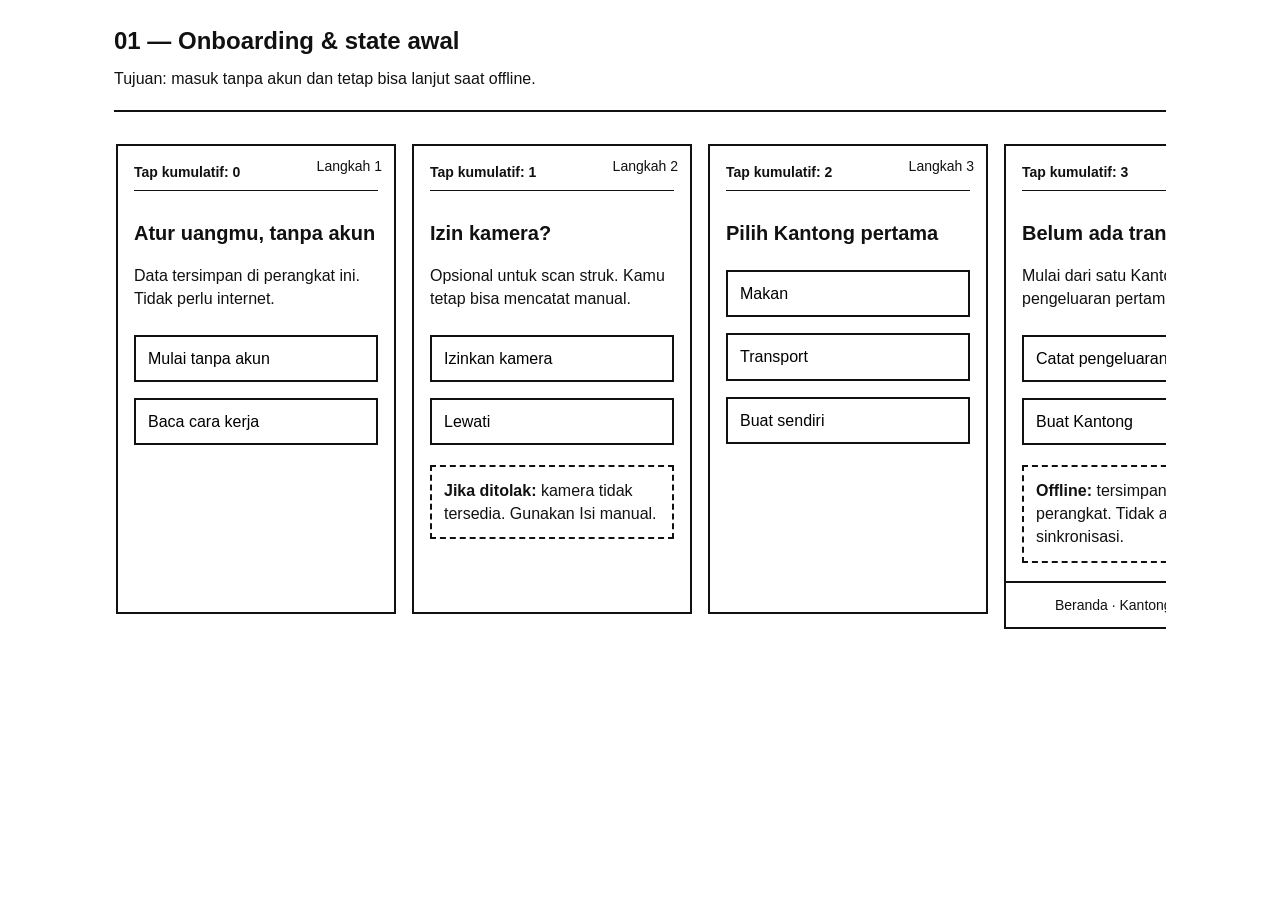
==== docs/ux/wireframes/01-onboarding.html @ 2f8f4656 "docs(ux): add low-fidelity wireframes Co-authored-by: multica-agent <github@multica.ai>" ====
<!doctype html><html lang="id"><head><meta charset="utf-8"><meta name="viewport" content="width=device-width,initial-scale=1"><title>Onboarding — Moolah</title><link rel="stylesheet" href="style.css"></head><body><main class="wrap"><div class="intro"><h1>01 — Onboarding & state awal</h1><p>Tujuan: masuk tanpa akun dan tetap bisa lanjut saat offline.</p></div><section class="flow"><article class="screen"><span class="step">Langkah 1</span><div class="meta">Tap kumulatif: 0</div><h2>Atur uangmu, tanpa akun</h2><p>Data tersimpan di perangkat ini. Tidak perlu internet.</p><button class="touch">Mulai tanpa akun</button><button class="touch">Baca cara kerja</button></article><article class="screen"><span class="step">Langkah 2</span><div class="meta">Tap kumulatif: 1</div><h2>Izin kamera?</h2><p>Opsional untuk scan struk. Kamu tetap bisa mencatat manual.</p><button class="touch">Izinkan kamera</button><button class="touch">Lewati</button><div class="state"><b>Jika ditolak:</b> kamera tidak tersedia. Gunakan Isi manual.</div></article><article class="screen"><span class="step">Langkah 3</span><div class="meta">Tap kumulatif: 2</div><h2>Pilih Kantong pertama</h2><button class="touch">Makan</button><button class="touch">Transport</button><button class="touch">Buat sendiri</button></article><article class="screen"><span class="step">State: empty</span><div class="meta">Tap kumulatif: 3</div><h2>Belum ada transaksi</h2><p>Mulai dari satu Kantong atau catat pengeluaran pertamamu.</p><button class="touch">Catat pengeluaran</button><button class="touch">Buat Kantong</button><div class="state"><b>Offline:</b> tersimpan di perangkat. Tidak ada sinkronisasi.</div><div class="nav">Beranda · Kantong · Riwayat</div></article></section></main></body></html>
---- docs/ux/wireframes/style.css ----
*{box-sizing:border-box}html{font-size:16px}body{margin:0;background:#fff;color:#111;font:16px/1.45 Arial,sans-serif}a{color:#111}.wrap{max-width:1100px;margin:auto;padding:24px}.intro{border-bottom:2px solid #111;margin-bottom:24px}.intro h1{font-size:24px;margin:0 0 8px}.intro p{margin:8px 0 20px}.flow{display:flex;gap:16px;align-items:flex-start;overflow-x:auto;padding:8px 2px 24px}.screen{flex:0 0 280px;min-height:470px;border:2px solid #111;padding:16px;position:relative}.screen h2{font-size:20px;margin:28px 0 14px}.screen h3{font-size:16px;margin:16px 0 8px}.meta{border-bottom:1px solid #111;padding-bottom:8px;font-size:14px;font-weight:bold}.step{position:absolute;right:12px;top:10px;font-size:14px}.tap{font-size:14px;border:1px dashed #555;padding:4px;margin:12px 0}.touch{min-height:44px;border:2px solid #111;background:#fff;padding:10px 12px;margin:8px 0;width:100%;font:inherit;text-align:left}.touch.center{text-align:center}.field{border:1px solid #111;min-height:48px;padding:10px;margin:8px 0}.field small{display:block;font-size:12px}.line{border-top:1px solid #111;margin:14px 0}.box{border:1px solid #111;padding:12px;margin:10px 0}.muted{color:#444}.state{border:2px dashed #111;padding:12px;margin:12px 0}.nav{border-top:2px solid #111;margin:18px -16px -16px;padding:12px 8px;display:flex;justify-content:space-around;font-size:14px}.toast{border:2px solid #111;padding:12px;margin-top:16px}.badge{display:inline-block;border:1px solid #111;padding:3px 7px;font-size:14px}.index li{margin:12px 0}.legend{font-size:14px;border-left:4px solid #111;padding-left:10px;margin:16px 0}@media(max-width:600px){.wrap{padding:16px}.screen{flex-basis:280px}}
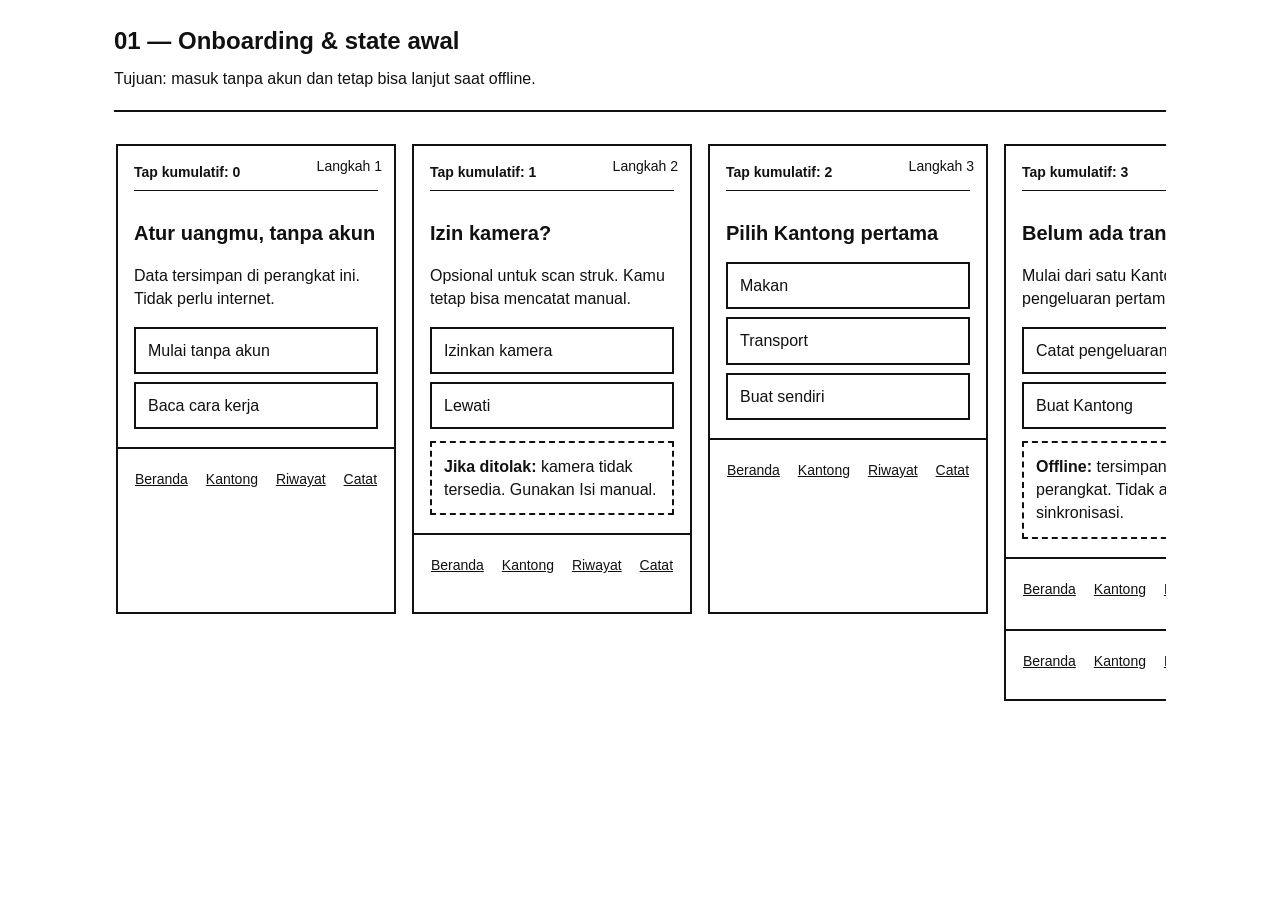
==== commit b21b6f5a: "docs(ux): link wireframe screens Co-authored-by: multica-agent <github@multica.ai>" ====
--- a/docs/ux/wireframes/01-onboarding.html
+++ b/docs/ux/wireframes/01-onboarding.html
@@ -1 +1 @@
-<!doctype html><html lang="id"><head><meta charset="utf-8"><meta name="viewport" content="width=device-width,initial-scale=1"><title>Onboarding — Moolah</title><link rel="stylesheet" href="style.css"></head><body><main class="wrap"><div class="intro"><h1>01 — Onboarding & state awal</h1><p>Tujuan: masuk tanpa akun dan tetap bisa lanjut saat offline.</p></div><section class="flow"><article class="screen"><span class="step">Langkah 1</span><div class="meta">Tap kumulatif: 0</div><h2>Atur uangmu, tanpa akun</h2><p>Data tersimpan di perangkat ini. Tidak perlu internet.</p><button class="touch">Mulai tanpa akun</button><button class="touch">Baca cara kerja</button></article><article class="screen"><span class="step">Langkah 2</span><div class="meta">Tap kumulatif: 1</div><h2>Izin kamera?</h2><p>Opsional untuk scan struk. Kamu tetap bisa mencatat manual.</p><button class="touch">Izinkan kamera</button><button class="touch">Lewati</button><div class="state"><b>Jika ditolak:</b> kamera tidak tersedia. Gunakan Isi manual.</div></article><article class="screen"><span class="step">Langkah 3</span><div class="meta">Tap kumulatif: 2</div><h2>Pilih Kantong pertama</h2><button class="touch">Makan</button><button class="touch">Transport</button><button class="touch">Buat sendiri</button></article><article class="screen"><span class="step">State: empty</span><div class="meta">Tap kumulatif: 3</div><h2>Belum ada transaksi</h2><p>Mulai dari satu Kantong atau catat pengeluaran pertamamu.</p><button class="touch">Catat pengeluaran</button><button class="touch">Buat Kantong</button><div class="state"><b>Offline:</b> tersimpan di perangkat. Tidak ada sinkronisasi.</div><div class="nav">Beranda · Kantong · Riwayat</div></article></section></main></body></html>+<!doctype html><html lang="id"><head><meta charset="utf-8"><meta name="viewport" content="width=device-width,initial-scale=1"><title>Onboarding — Moolah</title><link rel="stylesheet" href="style.css"></head><body><main class="wrap"><div class="intro"><h1>01 — Onboarding & state awal</h1><p>Tujuan: masuk tanpa akun dan tetap bisa lanjut saat offline.</p></div><section class="flow"><article class="screen"><span class="step">Langkah 1</span><div class="meta">Tap kumulatif: 0</div><h2>Atur uangmu, tanpa akun</h2><p>Data tersimpan di perangkat ini. Tidak perlu internet.</p><a class="touch" href="02-kantong.html">Mulai tanpa akun</a><a class="touch" href="02-kantong.html">Baca cara kerja</a><div class="nav"><a href="01-onboarding.html">Beranda</a><a href="02-kantong.html">Kantong</a><a href="05-sisa-kantong.html">Riwayat</a><a href="03-manual.html">Catat</a></div></article><article class="screen"><span class="step">Langkah 2</span><div class="meta">Tap kumulatif: 1</div><h2>Izin kamera?</h2><p>Opsional untuk scan struk. Kamu tetap bisa mencatat manual.</p><a class="touch" href="04-ocr.html">Izinkan kamera</a><a class="touch" href="index.html">Lewati</a><div class="state"><b>Jika ditolak:</b> kamera tidak tersedia. Gunakan Isi manual.</div><div class="nav"><a href="01-onboarding.html">Beranda</a><a href="02-kantong.html">Kantong</a><a href="05-sisa-kantong.html">Riwayat</a><a href="03-manual.html">Catat</a></div></article><article class="screen"><span class="step">Langkah 3</span><div class="meta">Tap kumulatif: 2</div><h2>Pilih Kantong pertama</h2><a class="touch" href="02-kantong.html">Makan</a><a class="touch" href="02-kantong.html">Transport</a><a class="touch" href="02-kantong.html">Buat sendiri</a><div class="nav"><a href="01-onboarding.html">Beranda</a><a href="02-kantong.html">Kantong</a><a href="05-sisa-kantong.html">Riwayat</a><a href="03-manual.html">Catat</a></div></article><article class="screen"><span class="step">State: empty</span><div class="meta">Tap kumulatif: 3</div><h2>Belum ada transaksi</h2><p>Mulai dari satu Kantong atau catat pengeluaran pertamamu.</p><a class="touch" href="03-manual.html">Catat pengeluaran</a><a class="touch" href="02-kantong.html">Buat Kantong</a><div class="state"><b>Offline:</b> tersimpan di perangkat. Tidak ada sinkronisasi.</div><div class="nav"><a href="01-onboarding.html">Beranda</a><a href="02-kantong.html">Kantong</a><a href="05-sisa-kantong.html">Riwayat</a><a href="03-manual.html">Catat</a></div><div class="nav"><a href="01-onboarding.html">Beranda</a><a href="02-kantong.html">Kantong</a><a href="05-sisa-kantong.html">Riwayat</a><a href="03-manual.html">Catat</a></div></article></section></main></body></html>
--- a/docs/ux/wireframes/style.css
+++ b/docs/ux/wireframes/style.css
@@ -1 +1,2 @@
 *{box-sizing:border-box}html{font-size:16px}body{margin:0;background:#fff;color:#111;font:16px/1.45 Arial,sans-serif}a{color:#111}.wrap{max-width:1100px;margin:auto;padding:24px}.intro{border-bottom:2px solid #111;margin-bottom:24px}.intro h1{font-size:24px;margin:0 0 8px}.intro p{margin:8px 0 20px}.flow{display:flex;gap:16px;align-items:flex-start;overflow-x:auto;padding:8px 2px 24px}.screen{flex:0 0 280px;min-height:470px;border:2px solid #111;padding:16px;position:relative}.screen h2{font-size:20px;margin:28px 0 14px}.screen h3{font-size:16px;margin:16px 0 8px}.meta{border-bottom:1px solid #111;padding-bottom:8px;font-size:14px;font-weight:bold}.step{position:absolute;right:12px;top:10px;font-size:14px}.tap{font-size:14px;border:1px dashed #555;padding:4px;margin:12px 0}.touch{min-height:44px;border:2px solid #111;background:#fff;padding:10px 12px;margin:8px 0;width:100%;font:inherit;text-align:left}.touch.center{text-align:center}.field{border:1px solid #111;min-height:48px;padding:10px;margin:8px 0}.field small{display:block;font-size:12px}.line{border-top:1px solid #111;margin:14px 0}.box{border:1px solid #111;padding:12px;margin:10px 0}.muted{color:#444}.state{border:2px dashed #111;padding:12px;margin:12px 0}.nav{border-top:2px solid #111;margin:18px -16px -16px;padding:12px 8px;display:flex;justify-content:space-around;font-size:14px}.toast{border:2px solid #111;padding:12px;margin-top:16px}.badge{display:inline-block;border:1px solid #111;padding:3px 7px;font-size:14px}.index li{margin:12px 0}.legend{font-size:14px;border-left:4px solid #111;padding-left:10px;margin:16px 0}@media(max-width:600px){.wrap{padding:16px}.screen{flex-basis:280px}}
+.touch{display:block;text-decoration:none}.nav a{color:#111;text-decoration:underline;padding:8px 4px;min-height:44px;display:inline-block}.balance{font-size:32px;font-weight:bold;line-height:1.15;margin:18px 0 24px}
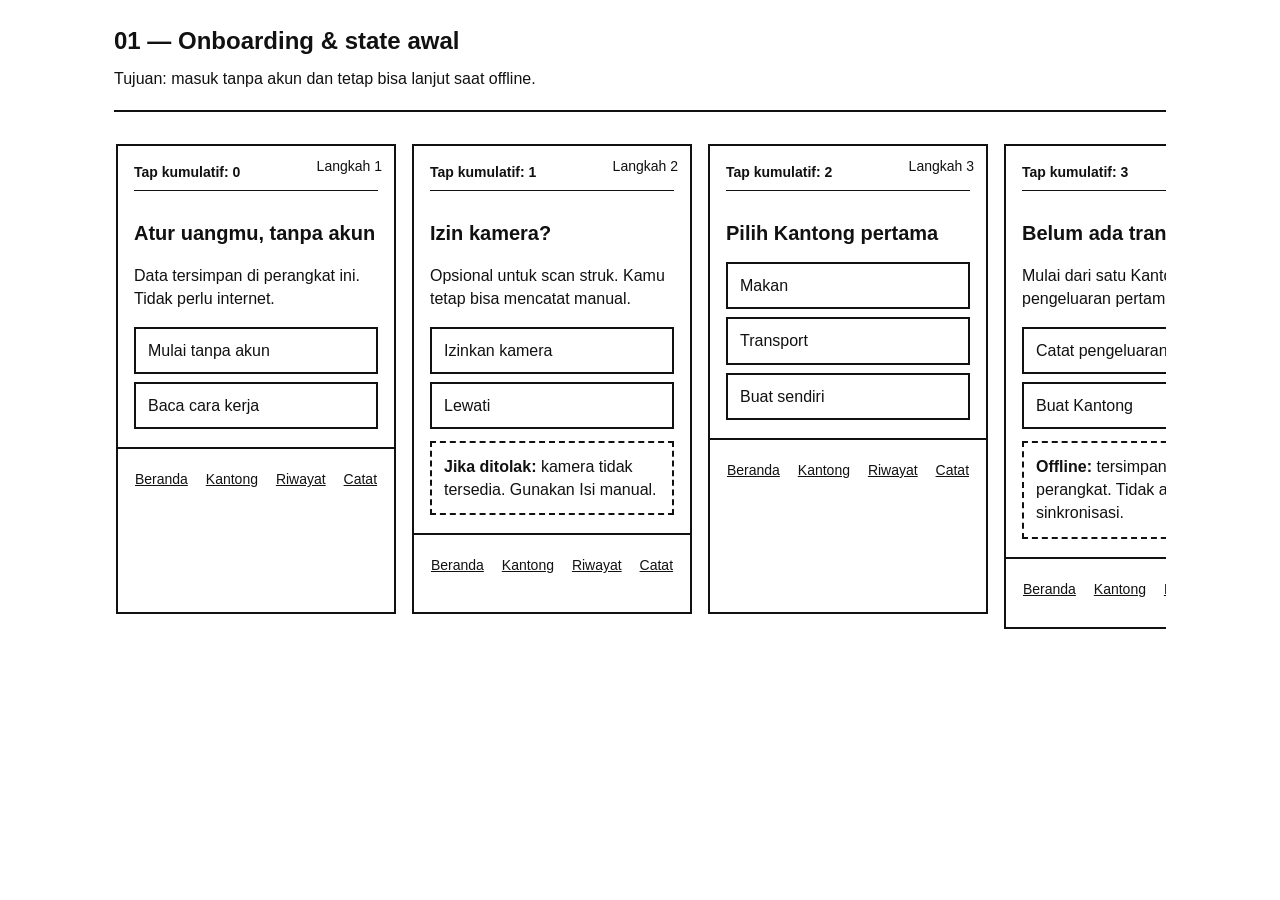
==== commit 4c9bd8a5: "fix(ux): make wireframe flows executable Co-authored-by: multica-agent <github@multica.ai>" ====
--- a/docs/ux/wireframes/01-onboarding.html
+++ b/docs/ux/wireframes/01-onboarding.html
@@ -1 +1 @@
-<!doctype html><html lang="id"><head><meta charset="utf-8"><meta name="viewport" content="width=device-width,initial-scale=1"><title>Onboarding — Moolah</title><link rel="stylesheet" href="style.css"></head><body><main class="wrap"><div class="intro"><h1>01 — Onboarding & state awal</h1><p>Tujuan: masuk tanpa akun dan tetap bisa lanjut saat offline.</p></div><section class="flow"><article class="screen"><span class="step">Langkah 1</span><div class="meta">Tap kumulatif: 0</div><h2>Atur uangmu, tanpa akun</h2><p>Data tersimpan di perangkat ini. Tidak perlu internet.</p><a class="touch" href="02-kantong.html">Mulai tanpa akun</a><a class="touch" href="02-kantong.html">Baca cara kerja</a><div class="nav"><a href="01-onboarding.html">Beranda</a><a href="02-kantong.html">Kantong</a><a href="05-sisa-kantong.html">Riwayat</a><a href="03-manual.html">Catat</a></div></article><article class="screen"><span class="step">Langkah 2</span><div class="meta">Tap kumulatif: 1</div><h2>Izin kamera?</h2><p>Opsional untuk scan struk. Kamu tetap bisa mencatat manual.</p><a class="touch" href="04-ocr.html">Izinkan kamera</a><a class="touch" href="index.html">Lewati</a><div class="state"><b>Jika ditolak:</b> kamera tidak tersedia. Gunakan Isi manual.</div><div class="nav"><a href="01-onboarding.html">Beranda</a><a href="02-kantong.html">Kantong</a><a href="05-sisa-kantong.html">Riwayat</a><a href="03-manual.html">Catat</a></div></article><article class="screen"><span class="step">Langkah 3</span><div class="meta">Tap kumulatif: 2</div><h2>Pilih Kantong pertama</h2><a class="touch" href="02-kantong.html">Makan</a><a class="touch" href="02-kantong.html">Transport</a><a class="touch" href="02-kantong.html">Buat sendiri</a><div class="nav"><a href="01-onboarding.html">Beranda</a><a href="02-kantong.html">Kantong</a><a href="05-sisa-kantong.html">Riwayat</a><a href="03-manual.html">Catat</a></div></article><article class="screen"><span class="step">State: empty</span><div class="meta">Tap kumulatif: 3</div><h2>Belum ada transaksi</h2><p>Mulai dari satu Kantong atau catat pengeluaran pertamamu.</p><a class="touch" href="03-manual.html">Catat pengeluaran</a><a class="touch" href="02-kantong.html">Buat Kantong</a><div class="state"><b>Offline:</b> tersimpan di perangkat. Tidak ada sinkronisasi.</div><div class="nav"><a href="01-onboarding.html">Beranda</a><a href="02-kantong.html">Kantong</a><a href="05-sisa-kantong.html">Riwayat</a><a href="03-manual.html">Catat</a></div><div class="nav"><a href="01-onboarding.html">Beranda</a><a href="02-kantong.html">Kantong</a><a href="05-sisa-kantong.html">Riwayat</a><a href="03-manual.html">Catat</a></div></article></section></main></body></html>+<!doctype html><html lang="id"><head><meta charset="utf-8"><meta name="viewport" content="width=device-width,initial-scale=1"><title>Onboarding — Moolah</title><link rel="stylesheet" href="style.css"></head><body><main class="wrap"><div class="intro"><h1>01 — Onboarding & state awal</h1><p>Tujuan: masuk tanpa akun dan tetap bisa lanjut saat offline.</p></div><section class="flow"><article class="screen" id="layar-1"><span class="step">Langkah 1</span><div class="meta">Tap kumulatif: 0</div><h2>Atur uangmu, tanpa akun</h2><p>Data tersimpan di perangkat ini. Tidak perlu internet.</p><a class="touch" href="02-kantong.html">Mulai tanpa akun</a><a class="touch" href="02-kantong.html">Baca cara kerja</a><div class="nav"><a href="05-sisa-kantong.html#beranda">Beranda</a><a href="02-kantong.html#layar-1">Kantong</a><a href="05-sisa-kantong.html#riwayat">Riwayat</a><a href="03-manual.html#layar-1">Catat</a></div></article><article class="screen" id="layar-2"><span class="step">Langkah 2</span><div class="meta">Tap kumulatif: 1</div><h2>Izin kamera?</h2><p>Opsional untuk scan struk. Kamu tetap bisa mencatat manual.</p><a class="touch" href="04-ocr.html">Izinkan kamera</a><a class="touch" href="index.html">Lewati</a><div class="state"><b>Jika ditolak:</b> kamera tidak tersedia. Gunakan Isi manual.</div><div class="nav"><a href="05-sisa-kantong.html#beranda">Beranda</a><a href="02-kantong.html#layar-1">Kantong</a><a href="05-sisa-kantong.html#riwayat">Riwayat</a><a href="03-manual.html#layar-1">Catat</a></div></article><article class="screen" id="layar-3"><span class="step">Langkah 3</span><div class="meta">Tap kumulatif: 2</div><h2>Pilih Kantong pertama</h2><a class="touch" href="02-kantong.html">Makan</a><a class="touch" href="02-kantong.html">Transport</a><a class="touch" href="02-kantong.html">Buat sendiri</a><div class="nav"><a href="05-sisa-kantong.html#beranda">Beranda</a><a href="02-kantong.html#layar-1">Kantong</a><a href="05-sisa-kantong.html#riwayat">Riwayat</a><a href="03-manual.html#layar-1">Catat</a></div></article><article class="screen" id="layar-4"><span class="step">State: empty</span><div class="meta">Tap kumulatif: 3</div><h2>Belum ada transaksi</h2><p>Mulai dari satu Kantong atau catat pengeluaran pertamamu.</p><a class="touch" href="03-manual.html">Catat pengeluaran</a><a class="touch" href="02-kantong.html">Buat Kantong</a><div class="state"><b>Offline:</b> tersimpan di perangkat. Tidak ada sinkronisasi.</div><div class="nav"><a href="05-sisa-kantong.html#beranda">Beranda</a><a href="02-kantong.html#layar-1">Kantong</a><a href="05-sisa-kantong.html#riwayat">Riwayat</a><a href="03-manual.html#layar-1">Catat</a></div></article></section></main></body></html>
--- a/docs/ux/wireframes/style.css
+++ b/docs/ux/wireframes/style.css
@@ -1,2 +1,3 @@
 *{box-sizing:border-box}html{font-size:16px}body{margin:0;background:#fff;color:#111;font:16px/1.45 Arial,sans-serif}a{color:#111}.wrap{max-width:1100px;margin:auto;padding:24px}.intro{border-bottom:2px solid #111;margin-bottom:24px}.intro h1{font-size:24px;margin:0 0 8px}.intro p{margin:8px 0 20px}.flow{display:flex;gap:16px;align-items:flex-start;overflow-x:auto;padding:8px 2px 24px}.screen{flex:0 0 280px;min-height:470px;border:2px solid #111;padding:16px;position:relative}.screen h2{font-size:20px;margin:28px 0 14px}.screen h3{font-size:16px;margin:16px 0 8px}.meta{border-bottom:1px solid #111;padding-bottom:8px;font-size:14px;font-weight:bold}.step{position:absolute;right:12px;top:10px;font-size:14px}.tap{font-size:14px;border:1px dashed #555;padding:4px;margin:12px 0}.touch{min-height:44px;border:2px solid #111;background:#fff;padding:10px 12px;margin:8px 0;width:100%;font:inherit;text-align:left}.touch.center{text-align:center}.field{border:1px solid #111;min-height:48px;padding:10px;margin:8px 0}.field small{display:block;font-size:12px}.line{border-top:1px solid #111;margin:14px 0}.box{border:1px solid #111;padding:12px;margin:10px 0}.muted{color:#444}.state{border:2px dashed #111;padding:12px;margin:12px 0}.nav{border-top:2px solid #111;margin:18px -16px -16px;padding:12px 8px;display:flex;justify-content:space-around;font-size:14px}.toast{border:2px solid #111;padding:12px;margin-top:16px}.badge{display:inline-block;border:1px solid #111;padding:3px 7px;font-size:14px}.index li{margin:12px 0}.legend{font-size:14px;border-left:4px solid #111;padding-left:10px;margin:16px 0}@media(max-width:600px){.wrap{padding:16px}.screen{flex-basis:280px}}
 .touch{display:block;text-decoration:none}.nav a{color:#111;text-decoration:underline;padding:8px 4px;min-height:44px;display:inline-block}.balance{font-size:32px;font-weight:bold;line-height:1.15;margin:18px 0 24px}
+.screen:target{outline:3px solid #111;outline-offset:4px}.balance{font-size:32px;font-weight:bold;line-height:1.15;margin:18px 0 24px}
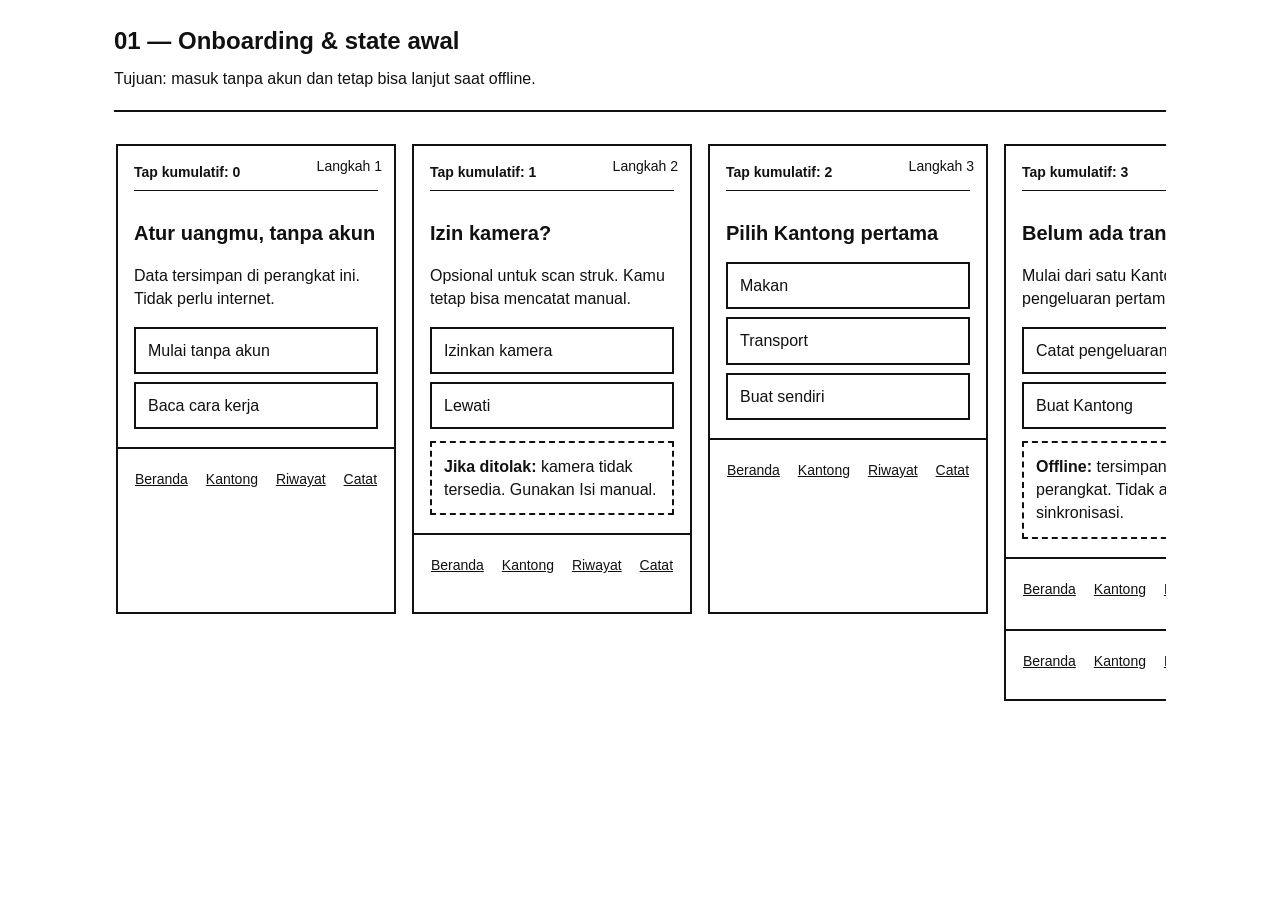
==== commit 0675c0e9: "Merge commit '3c64b82' into agent/morgan/ux-phase1-2" ====
--- a/docs/ux/wireframes/01-onboarding.html
+++ b/docs/ux/wireframes/01-onboarding.html
@@ -1 +1 @@
-<!doctype html><html lang="id"><head><meta charset="utf-8"><meta name="viewport" content="width=device-width,initial-scale=1"><title>Onboarding — Moolah</title><link rel="stylesheet" href="style.css"></head><body><main class="wrap"><div class="intro"><h1>01 — Onboarding & state awal</h1><p>Tujuan: masuk tanpa akun dan tetap bisa lanjut saat offline.</p></div><section class="flow"><article class="screen" id="layar-1"><span class="step">Langkah 1</span><div class="meta">Tap kumulatif: 0</div><h2>Atur uangmu, tanpa akun</h2><p>Data tersimpan di perangkat ini. Tidak perlu internet.</p><a class="touch" href="02-kantong.html">Mulai tanpa akun</a><a class="touch" href="02-kantong.html">Baca cara kerja</a><div class="nav"><a href="05-sisa-kantong.html#beranda">Beranda</a><a href="02-kantong.html#layar-1">Kantong</a><a href="05-sisa-kantong.html#riwayat">Riwayat</a><a href="03-manual.html#layar-1">Catat</a></div></article><article class="screen" id="layar-2"><span class="step">Langkah 2</span><div class="meta">Tap kumulatif: 1</div><h2>Izin kamera?</h2><p>Opsional untuk scan struk. Kamu tetap bisa mencatat manual.</p><a class="touch" href="04-ocr.html">Izinkan kamera</a><a class="touch" href="index.html">Lewati</a><div class="state"><b>Jika ditolak:</b> kamera tidak tersedia. Gunakan Isi manual.</div><div class="nav"><a href="05-sisa-kantong.html#beranda">Beranda</a><a href="02-kantong.html#layar-1">Kantong</a><a href="05-sisa-kantong.html#riwayat">Riwayat</a><a href="03-manual.html#layar-1">Catat</a></div></article><article class="screen" id="layar-3"><span class="step">Langkah 3</span><div class="meta">Tap kumulatif: 2</div><h2>Pilih Kantong pertama</h2><a class="touch" href="02-kantong.html">Makan</a><a class="touch" href="02-kantong.html">Transport</a><a class="touch" href="02-kantong.html">Buat sendiri</a><div class="nav"><a href="05-sisa-kantong.html#beranda">Beranda</a><a href="02-kantong.html#layar-1">Kantong</a><a href="05-sisa-kantong.html#riwayat">Riwayat</a><a href="03-manual.html#layar-1">Catat</a></div></article><article class="screen" id="layar-4"><span class="step">State: empty</span><div class="meta">Tap kumulatif: 3</div><h2>Belum ada transaksi</h2><p>Mulai dari satu Kantong atau catat pengeluaran pertamamu.</p><a class="touch" href="03-manual.html">Catat pengeluaran</a><a class="touch" href="02-kantong.html">Buat Kantong</a><div class="state"><b>Offline:</b> tersimpan di perangkat. Tidak ada sinkronisasi.</div><div class="nav"><a href="05-sisa-kantong.html#beranda">Beranda</a><a href="02-kantong.html#layar-1">Kantong</a><a href="05-sisa-kantong.html#riwayat">Riwayat</a><a href="03-manual.html#layar-1">Catat</a></div></article></section></main></body></html>+<!doctype html><html lang="id"><head><meta charset="utf-8"><meta name="viewport" content="width=device-width,initial-scale=1"><title>Onboarding — Moolah</title><link rel="stylesheet" href="style.css"></head><body><main class="wrap"><div class="intro"><h1>01 — Onboarding & state awal</h1><p>Tujuan: masuk tanpa akun dan tetap bisa lanjut saat offline.</p></div><section class="flow"><article class="screen"><span class="step">Langkah 1</span><div class="meta">Tap kumulatif: 0</div><h2>Atur uangmu, tanpa akun</h2><p>Data tersimpan di perangkat ini. Tidak perlu internet.</p><a class="touch" href="02-kantong.html">Mulai tanpa akun</a><a class="touch" href="02-kantong.html">Baca cara kerja</a><div class="nav"><a href="01-onboarding.html">Beranda</a><a href="02-kantong.html">Kantong</a><a href="05-sisa-kantong.html">Riwayat</a><a href="03-manual.html">Catat</a></div></article><article class="screen"><span class="step">Langkah 2</span><div class="meta">Tap kumulatif: 1</div><h2>Izin kamera?</h2><p>Opsional untuk scan struk. Kamu tetap bisa mencatat manual.</p><a class="touch" href="04-ocr.html">Izinkan kamera</a><a class="touch" href="index.html">Lewati</a><div class="state"><b>Jika ditolak:</b> kamera tidak tersedia. Gunakan Isi manual.</div><div class="nav"><a href="01-onboarding.html">Beranda</a><a href="02-kantong.html">Kantong</a><a href="05-sisa-kantong.html">Riwayat</a><a href="03-manual.html">Catat</a></div></article><article class="screen"><span class="step">Langkah 3</span><div class="meta">Tap kumulatif: 2</div><h2>Pilih Kantong pertama</h2><a class="touch" href="02-kantong.html">Makan</a><a class="touch" href="02-kantong.html">Transport</a><a class="touch" href="02-kantong.html">Buat sendiri</a><div class="nav"><a href="01-onboarding.html">Beranda</a><a href="02-kantong.html">Kantong</a><a href="05-sisa-kantong.html">Riwayat</a><a href="03-manual.html">Catat</a></div></article><article class="screen"><span class="step">State: empty</span><div class="meta">Tap kumulatif: 3</div><h2>Belum ada transaksi</h2><p>Mulai dari satu Kantong atau catat pengeluaran pertamamu.</p><a class="touch" href="03-manual.html">Catat pengeluaran</a><a class="touch" href="02-kantong.html">Buat Kantong</a><div class="state"><b>Offline:</b> tersimpan di perangkat. Tidak ada sinkronisasi.</div><div class="nav"><a href="01-onboarding.html">Beranda</a><a href="02-kantong.html">Kantong</a><a href="05-sisa-kantong.html">Riwayat</a><a href="03-manual.html">Catat</a></div><div class="nav"><a href="01-onboarding.html">Beranda</a><a href="02-kantong.html">Kantong</a><a href="05-sisa-kantong.html">Riwayat</a><a href="03-manual.html">Catat</a></div></article></section></main></body></html>
--- a/docs/ux/wireframes/style.css
+++ b/docs/ux/wireframes/style.css
@@ -1,3 +1,2 @@
 *{box-sizing:border-box}html{font-size:16px}body{margin:0;background:#fff;color:#111;font:16px/1.45 Arial,sans-serif}a{color:#111}.wrap{max-width:1100px;margin:auto;padding:24px}.intro{border-bottom:2px solid #111;margin-bottom:24px}.intro h1{font-size:24px;margin:0 0 8px}.intro p{margin:8px 0 20px}.flow{display:flex;gap:16px;align-items:flex-start;overflow-x:auto;padding:8px 2px 24px}.screen{flex:0 0 280px;min-height:470px;border:2px solid #111;padding:16px;position:relative}.screen h2{font-size:20px;margin:28px 0 14px}.screen h3{font-size:16px;margin:16px 0 8px}.meta{border-bottom:1px solid #111;padding-bottom:8px;font-size:14px;font-weight:bold}.step{position:absolute;right:12px;top:10px;font-size:14px}.tap{font-size:14px;border:1px dashed #555;padding:4px;margin:12px 0}.touch{min-height:44px;border:2px solid #111;background:#fff;padding:10px 12px;margin:8px 0;width:100%;font:inherit;text-align:left}.touch.center{text-align:center}.field{border:1px solid #111;min-height:48px;padding:10px;margin:8px 0}.field small{display:block;font-size:12px}.line{border-top:1px solid #111;margin:14px 0}.box{border:1px solid #111;padding:12px;margin:10px 0}.muted{color:#444}.state{border:2px dashed #111;padding:12px;margin:12px 0}.nav{border-top:2px solid #111;margin:18px -16px -16px;padding:12px 8px;display:flex;justify-content:space-around;font-size:14px}.toast{border:2px solid #111;padding:12px;margin-top:16px}.badge{display:inline-block;border:1px solid #111;padding:3px 7px;font-size:14px}.index li{margin:12px 0}.legend{font-size:14px;border-left:4px solid #111;padding-left:10px;margin:16px 0}@media(max-width:600px){.wrap{padding:16px}.screen{flex-basis:280px}}
 .touch{display:block;text-decoration:none}.nav a{color:#111;text-decoration:underline;padding:8px 4px;min-height:44px;display:inline-block}.balance{font-size:32px;font-weight:bold;line-height:1.15;margin:18px 0 24px}
-.screen:target{outline:3px solid #111;outline-offset:4px}.balance{font-size:32px;font-weight:bold;line-height:1.15;margin:18px 0 24px}
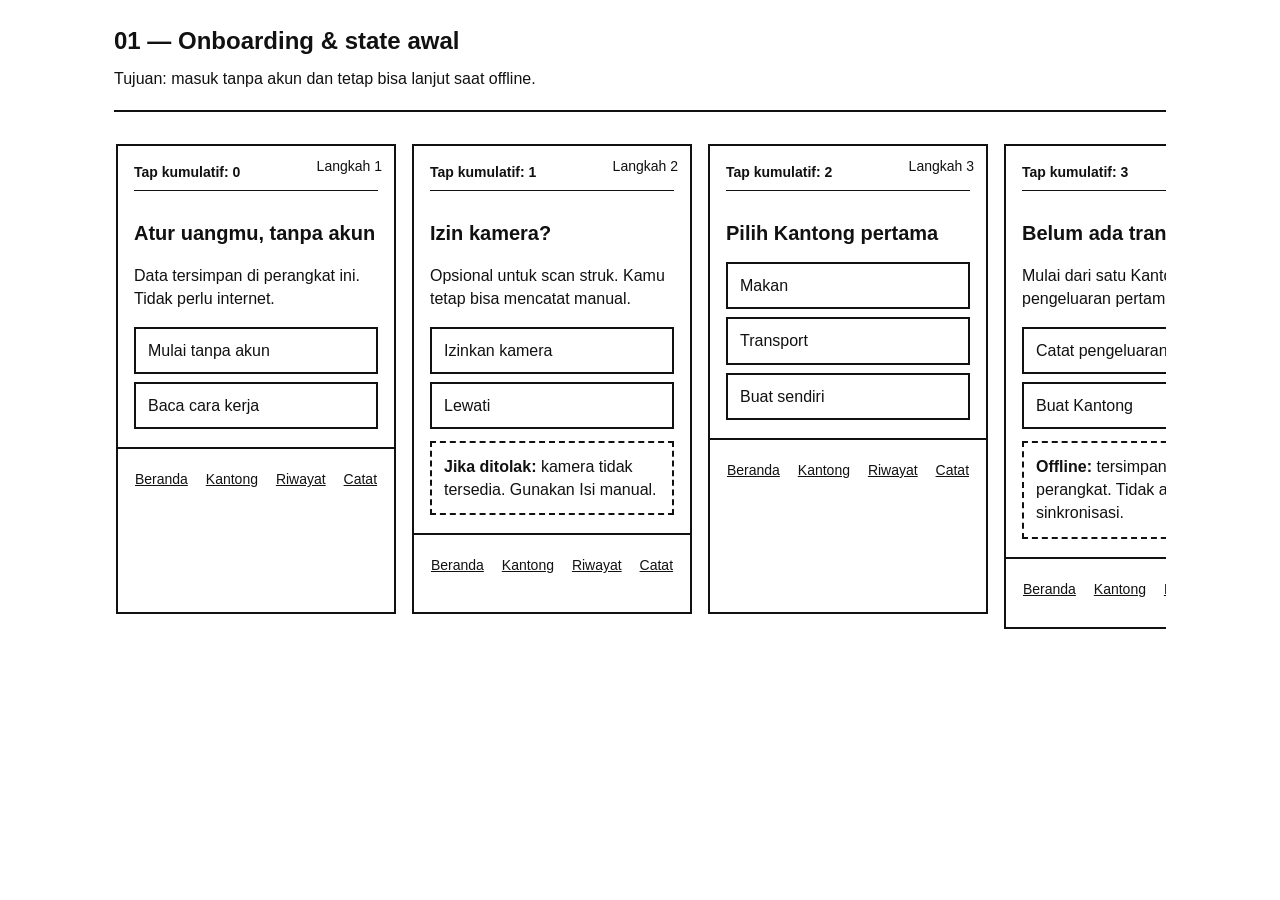
==== commit ece37410: "Merge commit '4c9bd8a' into agent/morgan/ux-phase1-2" ====
--- a/docs/ux/wireframes/01-onboarding.html
+++ b/docs/ux/wireframes/01-onboarding.html
@@ -1 +1 @@
-<!doctype html><html lang="id"><head><meta charset="utf-8"><meta name="viewport" content="width=device-width,initial-scale=1"><title>Onboarding — Moolah</title><link rel="stylesheet" href="style.css"></head><body><main class="wrap"><div class="intro"><h1>01 — Onboarding & state awal</h1><p>Tujuan: masuk tanpa akun dan tetap bisa lanjut saat offline.</p></div><section class="flow"><article class="screen"><span class="step">Langkah 1</span><div class="meta">Tap kumulatif: 0</div><h2>Atur uangmu, tanpa akun</h2><p>Data tersimpan di perangkat ini. Tidak perlu internet.</p><a class="touch" href="02-kantong.html">Mulai tanpa akun</a><a class="touch" href="02-kantong.html">Baca cara kerja</a><div class="nav"><a href="01-onboarding.html">Beranda</a><a href="02-kantong.html">Kantong</a><a href="05-sisa-kantong.html">Riwayat</a><a href="03-manual.html">Catat</a></div></article><article class="screen"><span class="step">Langkah 2</span><div class="meta">Tap kumulatif: 1</div><h2>Izin kamera?</h2><p>Opsional untuk scan struk. Kamu tetap bisa mencatat manual.</p><a class="touch" href="04-ocr.html">Izinkan kamera</a><a class="touch" href="index.html">Lewati</a><div class="state"><b>Jika ditolak:</b> kamera tidak tersedia. Gunakan Isi manual.</div><div class="nav"><a href="01-onboarding.html">Beranda</a><a href="02-kantong.html">Kantong</a><a href="05-sisa-kantong.html">Riwayat</a><a href="03-manual.html">Catat</a></div></article><article class="screen"><span class="step">Langkah 3</span><div class="meta">Tap kumulatif: 2</div><h2>Pilih Kantong pertama</h2><a class="touch" href="02-kantong.html">Makan</a><a class="touch" href="02-kantong.html">Transport</a><a class="touch" href="02-kantong.html">Buat sendiri</a><div class="nav"><a href="01-onboarding.html">Beranda</a><a href="02-kantong.html">Kantong</a><a href="05-sisa-kantong.html">Riwayat</a><a href="03-manual.html">Catat</a></div></article><article class="screen"><span class="step">State: empty</span><div class="meta">Tap kumulatif: 3</div><h2>Belum ada transaksi</h2><p>Mulai dari satu Kantong atau catat pengeluaran pertamamu.</p><a class="touch" href="03-manual.html">Catat pengeluaran</a><a class="touch" href="02-kantong.html">Buat Kantong</a><div class="state"><b>Offline:</b> tersimpan di perangkat. Tidak ada sinkronisasi.</div><div class="nav"><a href="01-onboarding.html">Beranda</a><a href="02-kantong.html">Kantong</a><a href="05-sisa-kantong.html">Riwayat</a><a href="03-manual.html">Catat</a></div><div class="nav"><a href="01-onboarding.html">Beranda</a><a href="02-kantong.html">Kantong</a><a href="05-sisa-kantong.html">Riwayat</a><a href="03-manual.html">Catat</a></div></article></section></main></body></html>+<!doctype html><html lang="id"><head><meta charset="utf-8"><meta name="viewport" content="width=device-width,initial-scale=1"><title>Onboarding — Moolah</title><link rel="stylesheet" href="style.css"></head><body><main class="wrap"><div class="intro"><h1>01 — Onboarding & state awal</h1><p>Tujuan: masuk tanpa akun dan tetap bisa lanjut saat offline.</p></div><section class="flow"><article class="screen" id="layar-1"><span class="step">Langkah 1</span><div class="meta">Tap kumulatif: 0</div><h2>Atur uangmu, tanpa akun</h2><p>Data tersimpan di perangkat ini. Tidak perlu internet.</p><a class="touch" href="02-kantong.html">Mulai tanpa akun</a><a class="touch" href="02-kantong.html">Baca cara kerja</a><div class="nav"><a href="05-sisa-kantong.html#beranda">Beranda</a><a href="02-kantong.html#layar-1">Kantong</a><a href="05-sisa-kantong.html#riwayat">Riwayat</a><a href="03-manual.html#layar-1">Catat</a></div></article><article class="screen" id="layar-2"><span class="step">Langkah 2</span><div class="meta">Tap kumulatif: 1</div><h2>Izin kamera?</h2><p>Opsional untuk scan struk. Kamu tetap bisa mencatat manual.</p><a class="touch" href="04-ocr.html">Izinkan kamera</a><a class="touch" href="index.html">Lewati</a><div class="state"><b>Jika ditolak:</b> kamera tidak tersedia. Gunakan Isi manual.</div><div class="nav"><a href="05-sisa-kantong.html#beranda">Beranda</a><a href="02-kantong.html#layar-1">Kantong</a><a href="05-sisa-kantong.html#riwayat">Riwayat</a><a href="03-manual.html#layar-1">Catat</a></div></article><article class="screen" id="layar-3"><span class="step">Langkah 3</span><div class="meta">Tap kumulatif: 2</div><h2>Pilih Kantong pertama</h2><a class="touch" href="02-kantong.html">Makan</a><a class="touch" href="02-kantong.html">Transport</a><a class="touch" href="02-kantong.html">Buat sendiri</a><div class="nav"><a href="05-sisa-kantong.html#beranda">Beranda</a><a href="02-kantong.html#layar-1">Kantong</a><a href="05-sisa-kantong.html#riwayat">Riwayat</a><a href="03-manual.html#layar-1">Catat</a></div></article><article class="screen" id="layar-4"><span class="step">State: empty</span><div class="meta">Tap kumulatif: 3</div><h2>Belum ada transaksi</h2><p>Mulai dari satu Kantong atau catat pengeluaran pertamamu.</p><a class="touch" href="03-manual.html">Catat pengeluaran</a><a class="touch" href="02-kantong.html">Buat Kantong</a><div class="state"><b>Offline:</b> tersimpan di perangkat. Tidak ada sinkronisasi.</div><div class="nav"><a href="05-sisa-kantong.html#beranda">Beranda</a><a href="02-kantong.html#layar-1">Kantong</a><a href="05-sisa-kantong.html#riwayat">Riwayat</a><a href="03-manual.html#layar-1">Catat</a></div></article></section></main></body></html>
--- a/docs/ux/wireframes/style.css
+++ b/docs/ux/wireframes/style.css
@@ -1,2 +1,3 @@
 *{box-sizing:border-box}html{font-size:16px}body{margin:0;background:#fff;color:#111;font:16px/1.45 Arial,sans-serif}a{color:#111}.wrap{max-width:1100px;margin:auto;padding:24px}.intro{border-bottom:2px solid #111;margin-bottom:24px}.intro h1{font-size:24px;margin:0 0 8px}.intro p{margin:8px 0 20px}.flow{display:flex;gap:16px;align-items:flex-start;overflow-x:auto;padding:8px 2px 24px}.screen{flex:0 0 280px;min-height:470px;border:2px solid #111;padding:16px;position:relative}.screen h2{font-size:20px;margin:28px 0 14px}.screen h3{font-size:16px;margin:16px 0 8px}.meta{border-bottom:1px solid #111;padding-bottom:8px;font-size:14px;font-weight:bold}.step{position:absolute;right:12px;top:10px;font-size:14px}.tap{font-size:14px;border:1px dashed #555;padding:4px;margin:12px 0}.touch{min-height:44px;border:2px solid #111;background:#fff;padding:10px 12px;margin:8px 0;width:100%;font:inherit;text-align:left}.touch.center{text-align:center}.field{border:1px solid #111;min-height:48px;padding:10px;margin:8px 0}.field small{display:block;font-size:12px}.line{border-top:1px solid #111;margin:14px 0}.box{border:1px solid #111;padding:12px;margin:10px 0}.muted{color:#444}.state{border:2px dashed #111;padding:12px;margin:12px 0}.nav{border-top:2px solid #111;margin:18px -16px -16px;padding:12px 8px;display:flex;justify-content:space-around;font-size:14px}.toast{border:2px solid #111;padding:12px;margin-top:16px}.badge{display:inline-block;border:1px solid #111;padding:3px 7px;font-size:14px}.index li{margin:12px 0}.legend{font-size:14px;border-left:4px solid #111;padding-left:10px;margin:16px 0}@media(max-width:600px){.wrap{padding:16px}.screen{flex-basis:280px}}
 .touch{display:block;text-decoration:none}.nav a{color:#111;text-decoration:underline;padding:8px 4px;min-height:44px;display:inline-block}.balance{font-size:32px;font-weight:bold;line-height:1.15;margin:18px 0 24px}
+.screen:target{outline:3px solid #111;outline-offset:4px}.balance{font-size:32px;font-weight:bold;line-height:1.15;margin:18px 0 24px}
